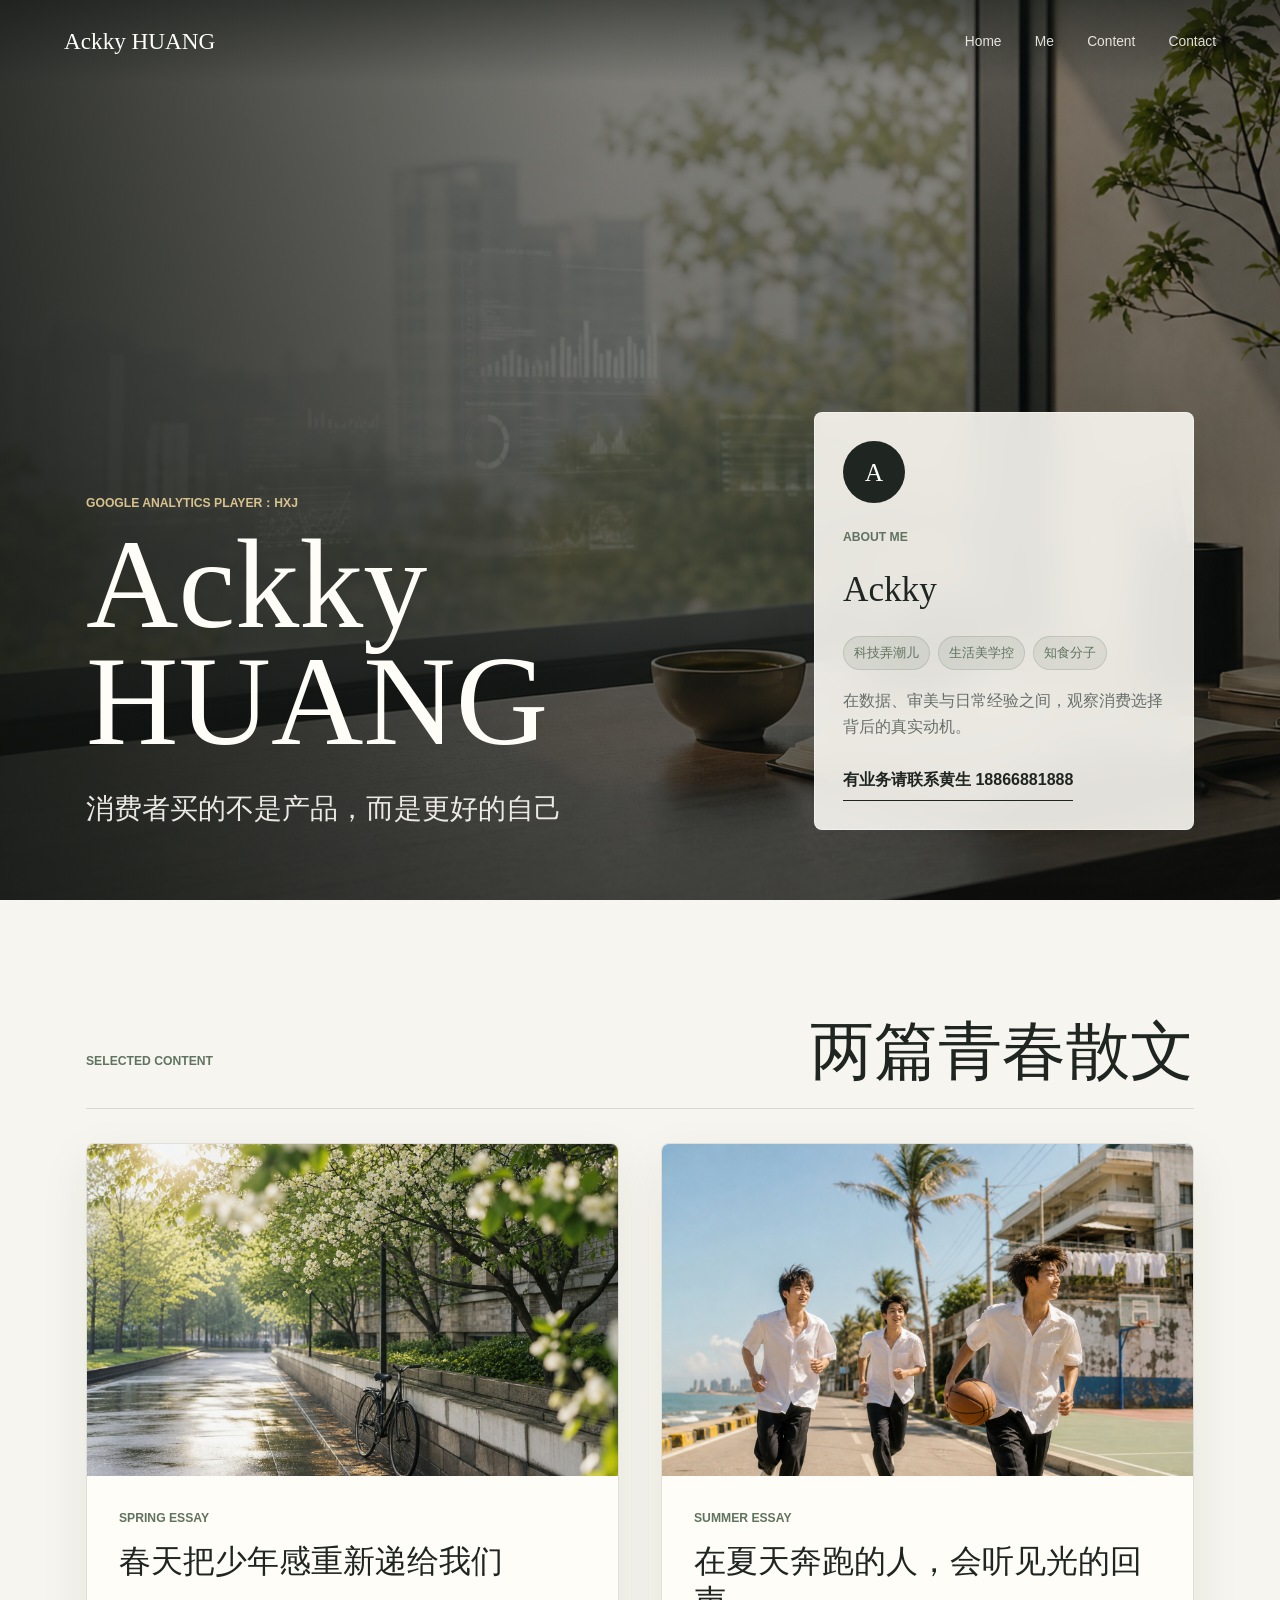
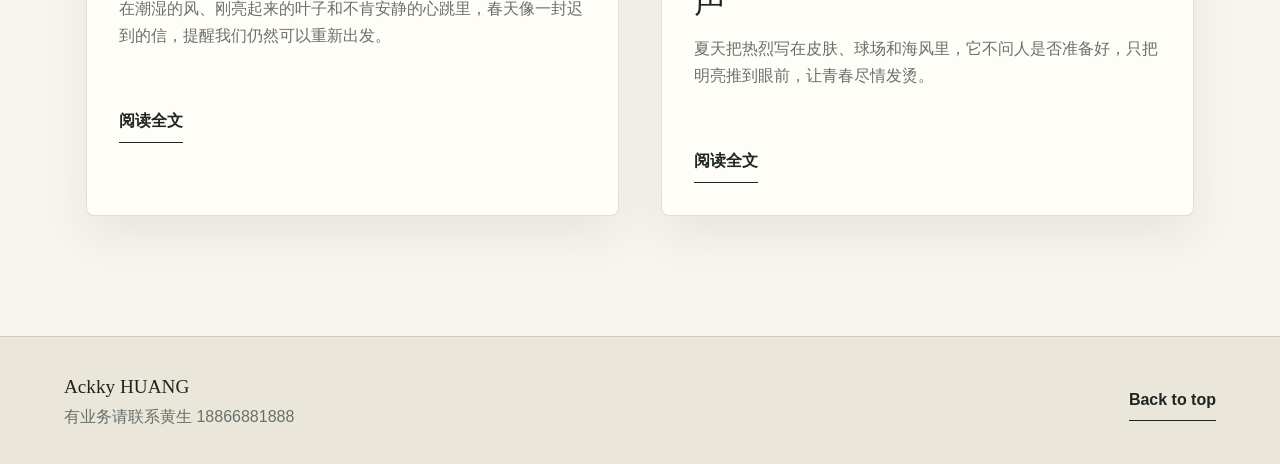
==== index.html @ ea58afb8 "Initial site setup for Netlify deployment" ====
<!DOCTYPE html>
<html lang="zh-CN">
<head>
  <meta charset="UTF-8">
  <meta name="viewport" content="width=device-width, initial-scale=1.0">
  <title>Ackky HUANG</title>
  <link rel="stylesheet" href="styles.css?v=4">
</head>
<body>
  <header class="site-header">
    <a class="brand" href="index.html" aria-label="Ackky HUANG Home">Ackky HUANG</a>
    <nav class="nav-links" aria-label="Primary navigation">
      <a href="#home">Home</a>
      <a href="#me">Me</a>
      <a href="#content">Content</a>
      <a href="#contact">Contact</a>
    </nav>
  </header>

  <main id="home">
    <section class="hero" aria-label="Ackky HUANG introduction">
      <img class="hero-image" src="assets/images/hero.png" alt="安静书桌、城市窗景与数据光影">
      <div class="hero-shade"></div>
      <div class="hero-inner">
        <div class="hero-copy">
          <p class="eyebrow">Google Analytics Player：HXJ</p>
          <h1>Ackky HUANG</h1>
          <p class="lead">消费者买的不是产品，而是更好的自己</p>
        </div>

        <aside id="me" class="profile-card" aria-label="个人详情">
          <div class="avatar" aria-hidden="true">A</div>
          <p class="profile-kicker">About Me</p>
          <h2>Ackky</h2>
          <div class="tag-list" aria-label="身份标签">
            <span>科技弄潮儿</span>
            <span>生活美学控</span>
            <span>知食分子</span>
          </div>
          <p class="profile-note">在数据、审美与日常经验之间，观察消费选择背后的真实动机。</p>
          <a class="contact-link" href="tel:18866881888">有业务请联系黄生 18866881888</a>
        </aside>
      </div>
    </section>

    <section id="content" class="content-section">
      <div class="section-heading">
        <p class="eyebrow">Selected Content</p>
        <h2>两篇青春散文</h2>
      </div>

      <div class="article-grid">
        <article class="article-card">
          <a class="article-image-link" href="spring.html" aria-label="阅读全文：春天把少年感重新递给我们">
            <img src="assets/images/spring.png" alt="雨后校园小路与春日花树">
          </a>
          <div class="article-body">
            <p class="article-meta">Spring Essay</p>
            <h3><a href="spring.html">春天把少年感重新递给我们</a></h3>
            <p>在潮湿的风、刚亮起来的叶子和不肯安静的心跳里，春天像一封迟到的信，提醒我们仍然可以重新出发。</p>
            <a class="read-link" href="spring.html">阅读全文</a>
          </div>
        </article>

        <article class="article-card">
          <a class="article-image-link" href="summer.html" aria-label="阅读全文：在夏天奔跑的人，会听见光的回声">
            <img src="assets/images/summer.png" alt="海边道路与夏日奔跑的年轻人">
          </a>
          <div class="article-body">
            <p class="article-meta">Summer Essay</p>
            <h3><a href="summer.html">在夏天奔跑的人，会听见光的回声</a></h3>
            <p>夏天把热烈写在皮肤、球场和海风里，它不问人是否准备好，只把明亮推到眼前，让青春尽情发烫。</p>
            <a class="read-link" href="summer.html">阅读全文</a>
          </div>
        </article>
      </div>
    </section>
  </main>

  <footer id="contact" class="site-footer">
    <div>
      <p class="footer-brand">Ackky HUANG</p>
      <p>有业务请联系黄生 18866881888</p>
    </div>
    <a href="#home">Back to top</a>
  </footer>
</body>
</html>
---- styles.css ----
:root {
  --ink: #1f2521;
  --muted: #68706b;
  --paper: #f7f5ef;
  --surface: #fffdf8;
  --line: rgba(31, 37, 33, 0.14);
  --green: #60735f;
  --clay: #b36b51;
  --gold: #c59b58;
  --shadow: 0 24px 70px rgba(30, 33, 30, 0.16);
}

* {
  box-sizing: border-box;
}

html {
  scroll-behavior: smooth;
}

body {
  margin: 0;
  color: var(--ink);
  background: var(--paper);
  font-family: "Helvetica Neue", Arial, "PingFang SC", "Hiragino Sans GB", "Microsoft YaHei", sans-serif;
  line-height: 1.7;
}

a {
  color: inherit;
  text-decoration: none;
}

img {
  display: block;
  max-width: 100%;
}

.site-header {
  position: absolute;
  top: 0;
  left: 0;
  z-index: 20;
  display: flex;
  align-items: center;
  justify-content: space-between;
  width: 100%;
  padding: 22px clamp(20px, 5vw, 72px);
  color: #fffdf8;
  background: linear-gradient(to bottom, rgba(14, 18, 15, 0.5), rgba(14, 18, 15, 0));
}

.site-header.solid {
  position: sticky;
  color: var(--ink);
  background: rgba(247, 245, 239, 0.9);
  border-bottom: 1px solid var(--line);
  backdrop-filter: blur(18px);
}

.brand {
  font-family: Georgia, "Times New Roman", serif;
  font-size: clamp(1.1rem, 2vw, 1.45rem);
  letter-spacing: 0;
}

.nav-links {
  display: flex;
  align-items: center;
  gap: clamp(14px, 2.6vw, 34px);
  font-size: 0.86rem;
  letter-spacing: 0;
}

.nav-links a {
  opacity: 0.86;
  transition: opacity 180ms ease, color 180ms ease;
}

.nav-links a:hover {
  color: var(--gold);
  opacity: 1;
}

.hero {
  position: relative;
  min-height: 100svh;
  overflow: hidden;
  background: #10140f;
}

.hero-image,
.hero-shade {
  position: absolute;
  inset: 0;
  width: 100%;
  height: 100%;
}

.hero-image {
  object-fit: cover;
}

.hero-shade {
  background:
    linear-gradient(90deg, rgba(10, 14, 11, 0.78), rgba(10, 14, 11, 0.32) 48%, rgba(10, 14, 11, 0.2)),
    linear-gradient(180deg, rgba(10, 14, 11, 0.22), rgba(10, 14, 11, 0.52));
}

.hero-inner {
  position: relative;
  z-index: 1;
  display: grid;
  grid-template-columns: minmax(0, 1fr) minmax(280px, 380px);
  gap: clamp(28px, 6vw, 96px);
  align-items: end;
  max-width: 1180px;
  min-height: 100svh;
  margin: 0 auto;
  padding: 128px clamp(20px, 4vw, 36px) 70px;
}

.hero-copy {
  color: #fffdf8;
  max-width: 760px;
}

.eyebrow,
.article-meta,
.profile-kicker {
  margin: 0 0 12px;
  color: var(--green);
  font-size: 0.76rem;
  font-weight: 700;
  letter-spacing: 0;
  text-transform: uppercase;
}

.hero-copy .eyebrow {
  color: #d8c28d;
}

.hero h1 {
  margin: 0;
  font-family: Georgia, "Times New Roman", serif;
  font-size: clamp(4rem, 10vw, 9.5rem);
  font-weight: 400;
  line-height: 0.92;
  letter-spacing: 0;
}

.lead {
  max-width: 640px;
  margin: 28px 0 0;
  color: rgba(255, 253, 248, 0.9);
  font-size: clamp(1.2rem, 2.2vw, 2rem);
  line-height: 1.45;
}

.profile-card {
  width: 100%;
  padding: 28px;
  color: var(--ink);
  background: rgba(255, 253, 248, 0.88);
  border: 1px solid rgba(255, 255, 255, 0.42);
  border-radius: 8px;
  box-shadow: var(--shadow);
  backdrop-filter: blur(18px);
}

.avatar {
  display: grid;
  place-items: center;
  width: 62px;
  height: 62px;
  margin-bottom: 24px;
  color: #fffdf8;
  background: var(--ink);
  border-radius: 50%;
  font-family: Georgia, "Times New Roman", serif;
  font-size: 1.6rem;
}

.profile-card h2 {
  margin: 0 0 16px;
  font-family: Georgia, "Times New Roman", serif;
  font-size: 2.2rem;
  font-weight: 400;
}

.tag-list {
  display: flex;
  flex-wrap: wrap;
  gap: 8px;
  margin-bottom: 18px;
}

.tag-list span {
  padding: 5px 10px;
  color: var(--green);
  background: rgba(96, 115, 95, 0.11);
  border: 1px solid rgba(96, 115, 95, 0.2);
  border-radius: 999px;
  font-size: 0.8rem;
}

.profile-note {
  margin: 0 0 18px;
  color: var(--muted);
  font-size: 0.98rem;
}

.contact-link,
.read-link,
.back-link,
.site-footer a {
  display: inline-flex;
  align-items: center;
  min-height: 42px;
  color: var(--ink);
  border-bottom: 1px solid currentColor;
  font-weight: 700;
}

.content-section {
  max-width: 1180px;
  margin: 0 auto;
  padding: clamp(70px, 10vw, 120px) clamp(20px, 4vw, 36px);
}

.section-heading {
  display: flex;
  align-items: end;
  justify-content: space-between;
  gap: 24px;
  margin-bottom: 34px;
  border-bottom: 1px solid var(--line);
  padding-bottom: 24px;
}

.section-heading h2 {
  margin: 0;
  font-family: Georgia, "Times New Roman", serif;
  font-size: clamp(2.4rem, 5vw, 4.8rem);
  font-weight: 400;
  line-height: 1;
}

.article-grid {
  display: grid;
  grid-template-columns: repeat(2, minmax(0, 1fr));
  gap: clamp(24px, 4vw, 42px);
}

.article-card {
  overflow: hidden;
  background: var(--surface);
  border: 1px solid var(--line);
  border-radius: 8px;
  box-shadow: 0 18px 50px rgba(30, 33, 30, 0.08);
}

.article-image-link {
  display: block;
  aspect-ratio: 16 / 10;
  overflow: hidden;
}

.article-image-link img {
  width: 100%;
  height: 100%;
  object-fit: cover;
  transition: transform 420ms ease;
}

.article-card:hover img {
  transform: scale(1.035);
}

.article-body {
  padding: clamp(22px, 3vw, 32px);
}

.article-body h3 {
  margin: 0 0 14px;
  font-size: clamp(1.5rem, 2.5vw, 2.15rem);
  font-weight: 500;
  line-height: 1.25;
}

.article-body p:not(.article-meta) {
  min-height: 84px;
  margin: 0 0 22px;
  color: var(--muted);
}

.site-footer {
  display: flex;
  align-items: center;
  justify-content: space-between;
  gap: 24px;
  padding: 34px clamp(20px, 5vw, 72px);
  color: var(--ink);
  background: #ebe6da;
  border-top: 1px solid var(--line);
}

.site-footer p {
  margin: 0;
  color: var(--muted);
}

.footer-brand {
  color: var(--ink) !important;
  font-family: Georgia, "Times New Roman", serif;
  font-size: 1.2rem;
}

.article-page {
  padding: 54px clamp(20px, 4vw, 36px) 90px;
}

.article-detail {
  max-width: 980px;
  margin: 0 auto;
}

.back-link {
  margin-bottom: 26px;
}

.article-hero {
  overflow: hidden;
  background: var(--surface);
  border: 1px solid var(--line);
  border-radius: 8px;
}

.article-hero img {
  width: 100%;
  aspect-ratio: 16 / 8;
  object-fit: cover;
}

.article-title-block {
  padding: clamp(28px, 6vw, 58px);
}

.article-title-block h1 {
  max-width: 900px;
  margin: 0 0 18px;
  font-family: Georgia, "Times New Roman", serif;
  font-size: clamp(2.15rem, 4vw, 3.75rem);
  font-weight: 400;
  line-height: 1.12;
}

.article-summary {
  max-width: 760px;
  margin: 0;
  color: var(--muted);
  font-size: clamp(1.05rem, 2vw, 1.28rem);
}

.article-content {
  max-width: 740px;
  margin: clamp(36px, 7vw, 70px) auto 0;
  color: #303731;
  font-size: clamp(1.02rem, 1.4vw, 1.12rem);
}

.article-content p {
  margin: 0 0 1.35em;
}

@media (max-width: 860px) {
  .site-header {
    align-items: flex-start;
    gap: 16px;
    padding: 18px 20px;
  }

  .nav-links {
    flex-wrap: wrap;
    justify-content: flex-end;
    gap: 8px 16px;
  }

  .hero-inner {
    grid-template-columns: 1fr;
    align-items: end;
    padding-top: 118px;
  }

  .hero h1 {
    font-size: clamp(3.4rem, 16vw, 6rem);
  }

  .profile-card {
    max-width: 460px;
  }

  .section-heading {
    display: block;
  }

  .article-grid {
    grid-template-columns: 1fr;
  }
}

@media (max-width: 560px) {
  .site-header {
    position: absolute;
  }

  .site-header.solid {
    position: sticky;
  }

  .brand {
    max-width: 120px;
    line-height: 1.15;
  }

  .hero-inner {
    padding-bottom: 38px;
  }

  .profile-card,
  .article-body,
  .article-title-block {
    padding: 22px;
  }

  .article-body p:not(.article-meta) {
    min-height: auto;
  }

  .article-page {
    padding-top: 32px;
  }

  .article-hero img {
    aspect-ratio: 4 / 3;
  }

  .site-footer {
    display: block;
  }

  .site-footer a {
    margin-top: 18px;
  }
}
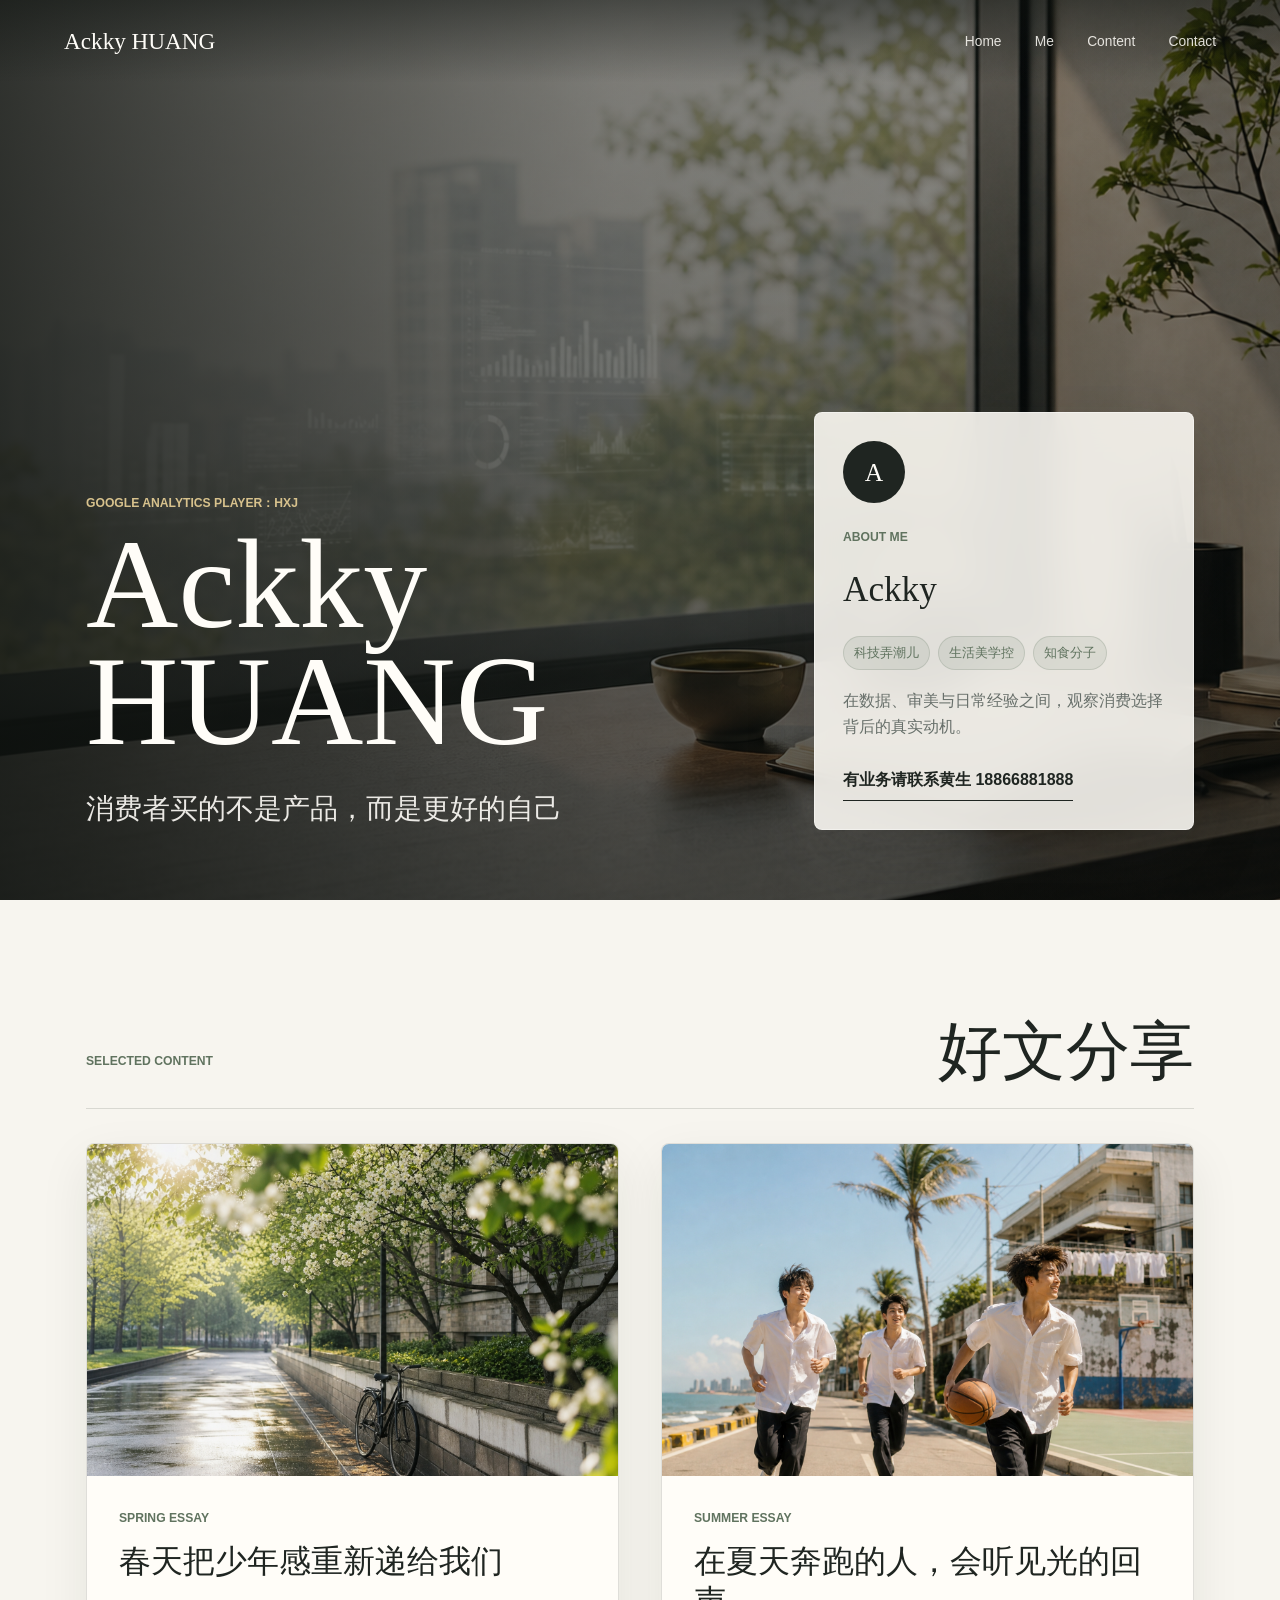
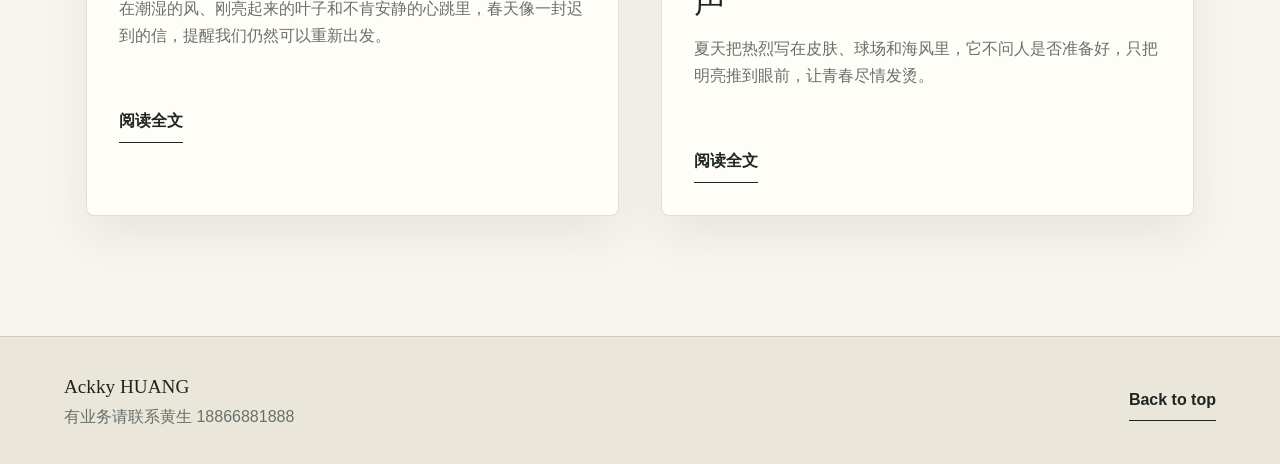
==== commit 5246041a: "test Update index.html" ====
--- a/index.html
+++ b/index.html
@@ -46,7 +46,7 @@
     <section id="content" class="content-section">
       <div class="section-heading">
         <p class="eyebrow">Selected Content</p>
-        <h2>两篇青春散文</h2>
+        <h2>好文分享</h2>
       </div>
 
       <div class="article-grid">
